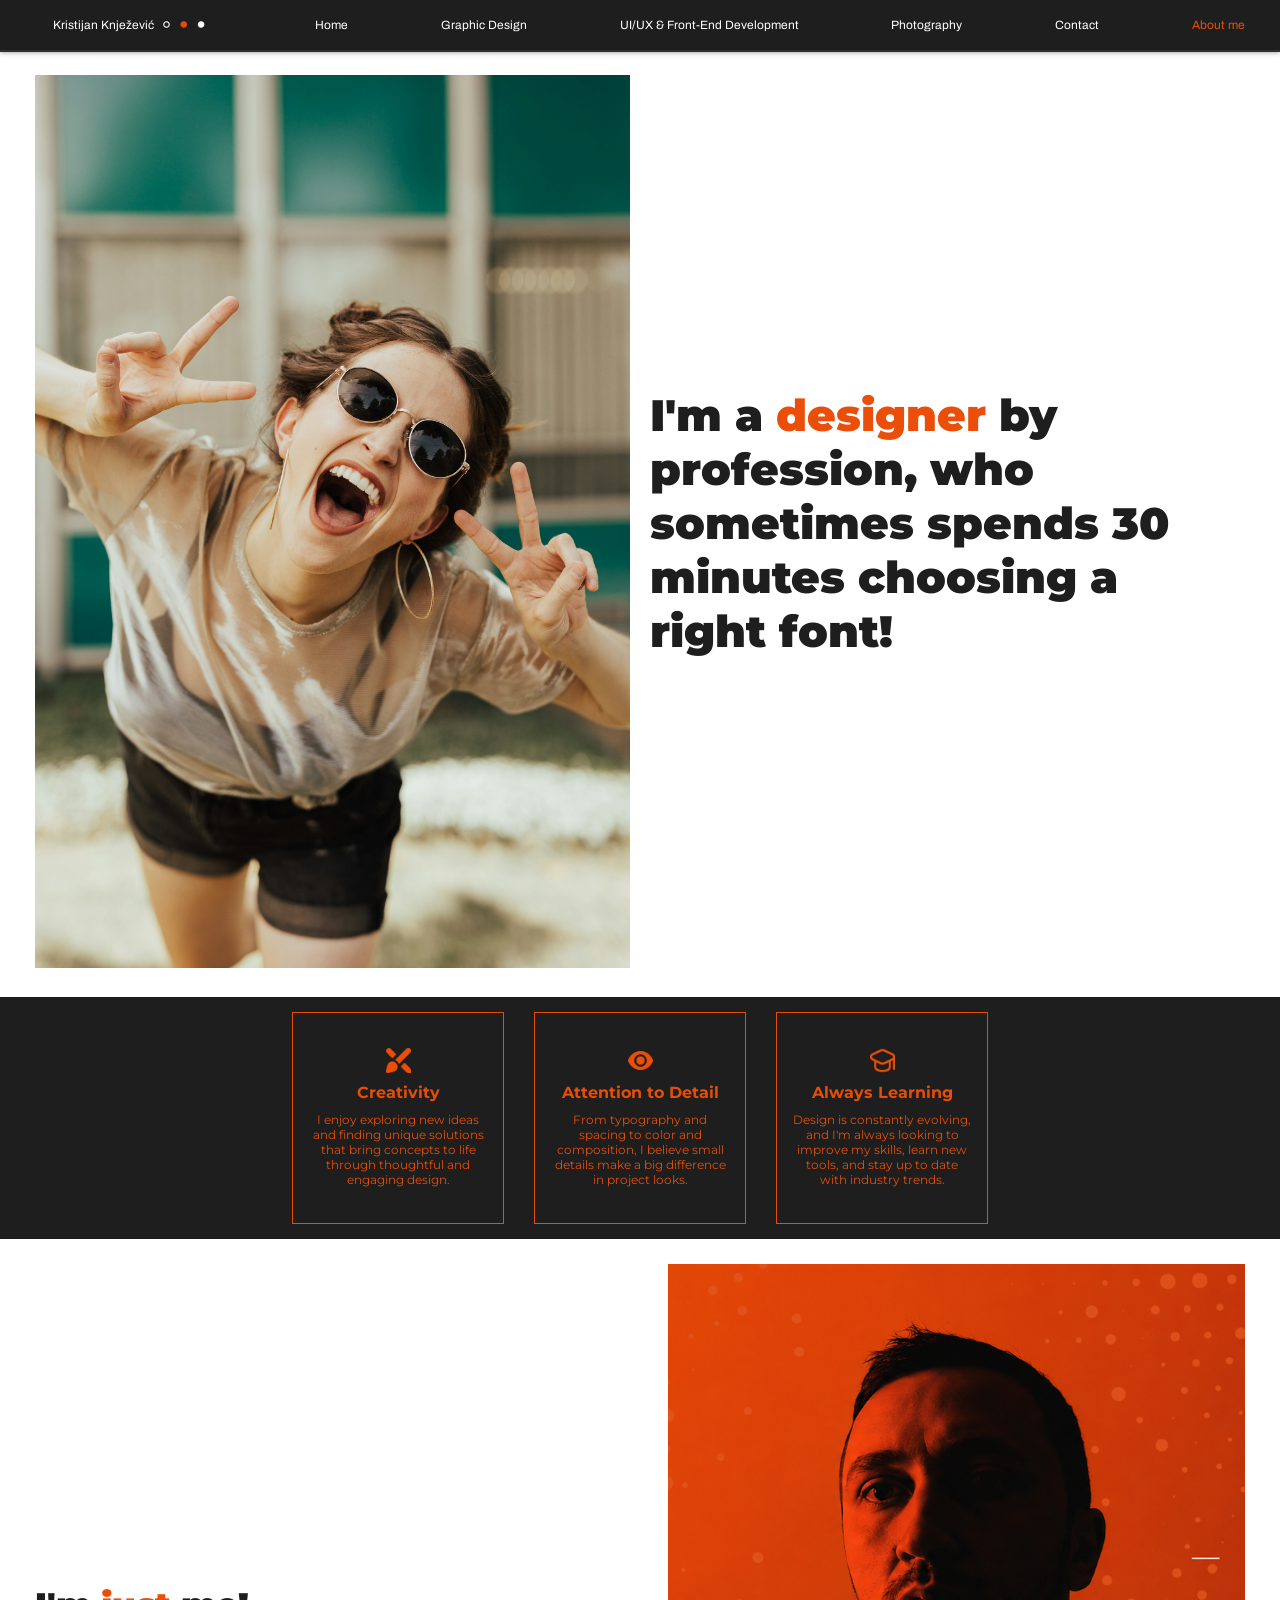
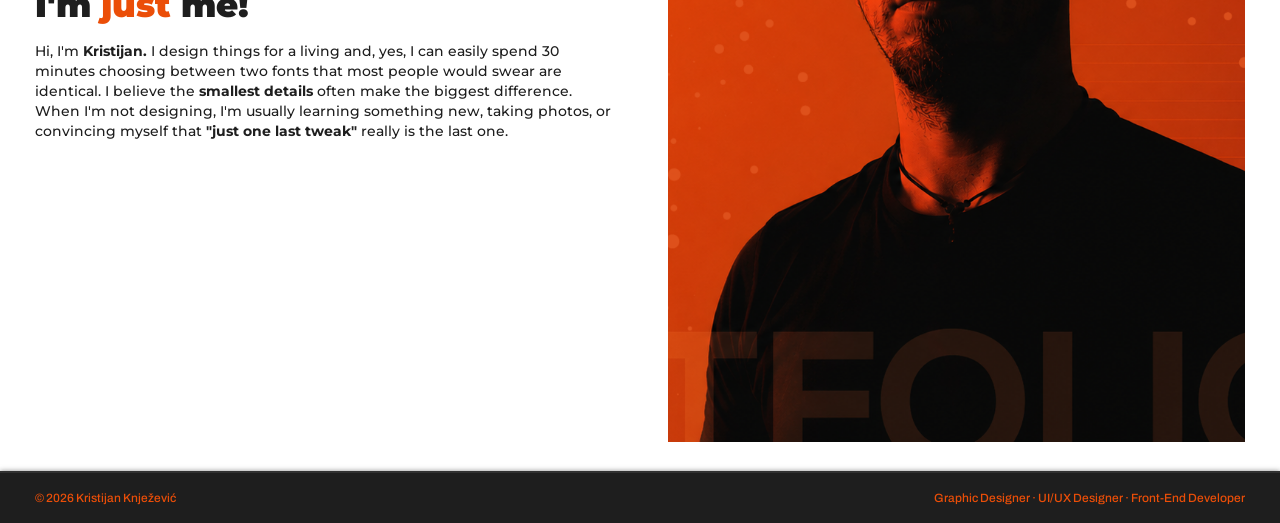
==== about-me.html @ b6d41b73 "Add files via upload" ====
<!DOCTYPE html>
<html>

<head>
  <title>Contact me</title>
  <link rel="preconnect" href="https://fonts.googleapis.com">
  <link rel="preconnect" href="https://fonts.gstatic.com" crossorigin>
  <link
    href="https://fonts.googleapis.com/css2?family=Archivo:ital,wght@0,100..900;1,100..900&family=Montserrat:ital,wght@0,100..900;1,100..900&display=swap"
    rel="stylesheet">
  <link rel="stylesheet" href="header.css">
  <link rel="stylesheet" href="illustration.css">
  <link rel="stylesheet" href="main.css">
  <link rel="stylesheet" href="contact.css">
  <link rel="stylesheet" href="photography.css">
  <link rel="stylesheet" href="about-me.css">
  <link rel="stylesheet" href="front.css">
  <meta name="viewport" content="width=device-width, initial-scale=1.0">
</head>

<div class="image-popup">
  <img class="popup-image">

</div>

<body>
  <header class="header">
    <div class="left-section">
      <a href="index.html" class="home-name">Kristijan Knježević</a>
      <img class="dots" src="cover/dots.PNG">
    </div>
    <nav class="right-section" id="nav-menu">
      <!-- maybe need to switch <p> to <a> in the future-->
      <a class="home" href="index.html">Home</a>
      <a class="illustration" href="illustration.html">Graphic Design</a>
      <a class="programming" href="front.html">UI/UX &amp; Front-End Development</a>
      <a class="photography" href="photography.html">Photography</a>
      <a class="contact" href="contact.html">Contact</a>
      <a class="about-me active" href="about-me.html">About me</a>
    </nav>
    <button class="hamburger" id="hamburger"><img class="hamburger-img" src="icons/menu.png"></button>
  </header>
  <main>
    <div class="poster">
      <div class="left-poster">
        <img class="poster-img" src="photography/photo-7.jpg">
      </div>
      <div class="right-poster">
        <p class="hightitle">I&apos;m a <span class="span-orange">designer</span> by profession, who sometimes
          spends 30 minutes choosing a right font!</p>
      </div>
    </div>
    <div class="border-section">
      <div class="border-box">
        <div class="border-box-top"><img class="creativity-img" src="icons/paintbrush-pencil.png">
        </div>
        <p class="orange-text">Creativity</p>
        <p class="orange-text2">I enjoy exploring new ideas and finding unique solutions that bring concepts to life
          through thoughtful and
          engaging design.</p>
      </div>
      <div class="border-box">
        <div class="border-box-top"><img class="creativity-img" src="icons/eye.png">
        </div>
        <p class="orange-text">Attention to Detail</p>
        <p class="orange-text2">From typography and spacing to color and composition, I believe small details make a big
          difference in project looks.</p>
      </div>
      <div class="border-box">
        <div class="border-box-top"><img class="creativity-img" src="icons/graduation-cap.png">
        </div>
        <p class="orange-text">Always Learning</p>
        <p class="orange-text2">Design is constantly evolving, and I'm always looking to improve my skills, learn new
          tools, and stay up to date with industry trends.</p>
      </div>
    </div>

    <div class="poster-reverse">
      <div class="left-poster2">
        <img class="poster-img2" src="photography/new2.png">
      </div>
      <div class="right-poster2">
        <p class="mid-title-black">I'm <span class="span-orange">just</span> me!</p>
        <p class="main-text">Hi, I'm <strong>Kristijan.</strong> I design things for a living and, yes, I can easily
          spend 30 minutes choosing between two
          fonts that most people would swear are identical. I believe the <strong>smallest details</strong> often make
          the biggest
          difference. When I'm not designing, I'm usually learning something new, taking photos, or convincing myself
          that <strong>"just one last tweak"</strong> really is the last one.</p>
      </div>
    </div>
  </main>
  <footer class="footer">
    <div class="made-by">&copy; 2026 Kristijan Knježević</div>
    <div class="html">Graphic Designer &middot; UI/UX Designer &middot; Front-End Developer</div>
  </footer>

  <script src="front.js"></script>


</body>

</html>
---- header.css ----
.header {
  display: flex;
  width: 100%;
  height: 50px;
  background-color: rgba(30, 30, 30, 1);
  color: white;
  align-items: center;
  justify-content: space-between;
  font-family: "Archivo";
  position: fixed;
  top: 0px;
  left: 0px;
  right: 0px;
  z-index: 100;
  border-bottom: 2px solid rgb(49, 49, 49);
  box-shadow: 0px 0px 5px rgba(30, 30, 30, 0.5);

}

.left-section {
  width: 200px;
  display: flex;
  justify-content: center;
  align-items: center;
  cursor: pointer;
  margin: 0px 45px 0px 35px;
}

.left-section a {
  text-decoration: 0;
  color: white;
}

.dots {
  color: rgba(235, 78, 8, 1);
  
}

.right-section {
  flex: 4;
  display: flex;
  justify-content: space-between;
  margin: 0px 35px 0px 35px;
  gap: 10px;
}

.home,
.illustration,
.programming,
.photography,
.contact,
.about-me {
  color: white;
  transition: color 0.5s;
  cursor: pointer;
  font-size: 12px;


}

.home:hover,
.illustration:hover,
.programming:hover,
.photography:hover,
.contact:hover,
.about-me:hover {
  color: rgba(235, 78, 8, 1);

}

a.active {
  color: rgba(235, 78, 8, 1);
}

a {
  text-decoration: none;
}


.footer {
  display: flex;
  width: 100%;
  height: 50px;
  background-color: rgba(30, 30, 30, 1);
  color: rgba(235, 78, 8, 1);
  align-items: center;
  justify-content: space-between;
  font-family: "Archivo";
  border-top: 2px solid rgb(49, 49, 49);
  box-shadow: 0px 0px 5px rgba(30, 30, 30, 0.5);
}

.made-by {
  flex: 1;
  font-size: 12px;
  font-weight: 500;
  margin-left: 35px;
}

.html {
  flex: 1;
  font-size: 12px;
  font-weight: 500;
  text-align: end;
  margin-right: 35px;
}

.anchor-home {
  color: white;
  text-decoration: none;

}

.home-name {
  font-size: 12px;
  
}

.hamburger { 
  color: rgba(235, 78, 8, 1); 
  display: none; 
  background-color: rgba(30, 30, 30, 1); 
  border: none; 
  cursor: pointer; 
  width: 30px; 
  height: 30px; 
  margin-right: 25px; 
  align-items: center; 
  justify-content: center; 
}

.hamburger-img {
  width: 20px;
  height: 20px;
  background-color: transparent;
  object-fit: cover;
  object-position: center;
}

@media (max-width: 768px) {

  .right-section {
        display: none;
        position: absolute;
        top: 52px;
        right: 0;
        width: 220px;
        flex-direction: column;
        background-color: rgba(30, 30, 30, 1);
        padding: 10px 0;
        margin: 0;
        gap: 0;
        border-left: 2px solid rgb(49, 49, 49);
        border-bottom: 2px solid rgb(49, 49, 49);
        box-shadow: 0px 5px 10px rgba(0, 0, 0, 0.4);
    }

    .right-section.active {
        display: flex;
    }

    .right-section a {
        width: 100%;
        box-sizing: border-box;
        padding: 15px 20px;
        color: white;
        text-align: left;
    }

    .right-section a:hover {
        color: rgba(235, 78, 8, 1);
        background-color: rgb(40, 40, 40);
    }

    .hamburger {
        display: flex;
        align-items: center;
        justify-content: center;
    }

    .hamburger-img {
        width: 20px;
        height: 20px;
        object-fit: contain;
    }

    .left-section {
      margin: 0;
      margin: 0px 22px;
    }

    .footer {
      margin: 0;
      margin: 0px 22px;
      
    }

    .made-by, .html {
      margin: 0px;
    }

    .made-by {
      margin-left: 22px;
    }

    .html {
      margin-right: 22px;
      text-align: start;
    }

    
  


}
---- illustration.css ----
body {
  margin: 0;
}

.under-header {
  position: relative;

}

.banner-1 {
  width: 100%;
  height: 300px;
  object-fit: cover;
  object-position: center;
  opacity: 40%;

}

.banner-text {
  position: absolute;
  top: 50%;
  left: 50%;
  transform: translate(-50%, -50%);
  text-align: center;


}

.under-header-text {
  color: white;
  font-size: 14px;
  font-weight: 500;
}

.small-image {
  max-width: 180px;
  object-fit: cover;
  object-position: center;
  cursor: pointer;
}

.big-picture {
  width: 100%;
  height: auto;
  cursor: pointer;
}

.big-image {
  text-align: center;
  width: 100%;
}

.small-image-div {
  width: 100%;
  display: flex;
  justify-content: space-between;
  align-items: center;
  margin-top: 10px;
  gap: 15px;
}


.right-side-image-card {
  flex: 1;
  margin: 10px 35px;


}

.left-side-image-card {
  flex: 0.7;
  margin: 10px 35px;
}


.image-card-black {
  display: flex;
  flex-wrap: wrap;
  justify-content: center;
  align-items: center;
}

.image-card-white {
  background-color: white;
  display: flex;
  flex-direction: row-reverse;
  flex-wrap: wrap;
  justify-content: center;
  align-items: center;
}

.right-side-image-card p {
  margin: 10px 0px;
}

.gym-div {
  width: 100%;
  display: flex;
  flex-direction: row;
  flex-wrap: wrap;
  justify-content: center;
  gap: 0;
  align-items: center;
  background-color: white;
}

.gym-cont1,
.gym-cont2 {
  flex: 1;
  width: 100%;
}

.gym-cont1 {
  padding: 25px 0px 25px 35px;
}

.gym-cont2 {
  padding: 25px 35px 25px 0px;
}

.gym-pic {
  width: 100%;
  height: 100%;
  display: block;
}



@media (max-width: 768px) {


  .small-image-div {
    width: 100%;
    display: flex;
    gap: 10px;
  }

  .small-image {
    width: 0;
    max-width: none;
    flex: 1;
    height: auto;
    object-fit: cover;
  }

  .left-side-image-card {
    min-width: 290px;
  }

  .footer {
    margin: 0px;
  }

  .banner-text {
    width: 80%;
  }

}
---- main.css ----
body {
  font-family: "Montserrat";
  font-size: 14px;
  background-color: rgba(30, 30, 30, 1);
  color: rgba(30, 30, 30, 1);
  margin: 0;
  padding-top: 50px;
}


p {
  margin: 0;
}

.cover {
  width: 100%;
  height: 900px;
}

.cover-image {
  width: 100%;
  height: 900px;
  object-fit: cover;
  object-position: top;
  position: relative;
  

}

.cover-all-text {
  max-width: 700px;
  position: absolute;
  left: 150px;
  top: 280px;

}

.cover-mid-text {
  width: 100%;
  display: flex;
  flex-direction: row;
  justify-content: center;
  align-items: center;
  font-weight: 700;
  margin-top: 15px;
  color: white;
}

.right-section {
  width: 100%;
}

.right-mid-text {
  flex: 1;
}

.skills {
  font-size: 16px;
  margin-top: 5px;
}

.cover-up-text {
  width: 100%;
}

.left-mid-text {
  width: 250px;
}

.btn-work,
.contact-btn {
  background-color: rgba(30, 30, 30, 1);
  color: white;
  border: none;
  border-radius: 4px;
  padding: 18px 12px;
  font-size: 16px;
  font-weight: 600;
  margin-right: 30px;
  cursor: pointer;
}

.container-btn {
  max-width: 150px;

  margin: 25px 0px;

}

.btn-project {
  background-color: white;
  color: rgba(30, 30, 30, 1);
  border: none;
  border-radius: 4px;
  padding: 18px 12px;
  font-size: 16px;
  font-weight: 600;
  cursor: pointer;
}

.btn {
  width: 100%;
  height: 100px;
  display: flex;
  justify-content: start;
  align-items: center;
  margin-top: 15px;
}

.title-font {
  font-size: 80px;
  font-weight: 900;
  color: white;
}



.introduction {
  width: 100%;
  background-color: white;
  display: flex;
  flex-direction: column;
  justify-content: flex-start;
  padding: 25px 35px 25px 35px;
  box-sizing: border-box;
}

.span-orange {
  color: rgba(235, 78, 8, 1);
}

.mini-text-black {
  font-family: "Archivo";
  font-size: 12px;
  font-weight: 300;
  letter-spacing: 20px;
  margin-top: 25px;

}

.mid-title-black {
  font-size: 34px;
  font-weight: 900;
  margin-top: 10px;

}

.mid-title-white {
  color: white;
  font-size: 34px;
  font-weight: 900;
  margin-top: 10px;

}

.main-text {
  font-size: 14px;
  font-weight: 500;
  line-height: 20px;
  margin-top: 15px;
}

.main-text-white {
  color: white;
  font-size: 14px;
  font-weight: 500;
  line-height: 20px;
  margin-top: 15px;
}

.showcase {
  color: white;
  width: 100%;
  display: flex;
  flex-direction: column;
  justify-content: flex-start;
  padding: 25px 35px 25px 35px;
  box-sizing: border-box;
}

.mini-text-white {
  color: white;
  font-family: "Archivo";
  font-size: 12px;
  font-weight: 300;
  letter-spacing: 20px;
  margin-top: 25px;


}

.card-title {
  color: rgba(235, 78, 8, 1);
  font-size: 28px;
  font-weight: 800;
  margin-top: 10px;
  margin-left: 35px;
}

.card-text {
  color: white;
  font-size: 14px;
  font-weight: 500;
  margin-top: 25px;
  margin-left: 35px;
}

.orange-button {
  background-color: rgba(235, 78, 8, 1);
  color: rgba(30, 30, 30, 1);
  width: 120px;
  border: none;
  border-radius: 4px;
  padding: 18px 12px;
  font-size: 16px;
  font-weight: 600;
  margin-top: 25px;
  margin-left: 35px;
  cursor: pointer;
}

.card-image {
  width: 300px;
  height: 300px;
  object-fit: cover;
  object-position: center;
  cursor: pointer;
  
}

.card {
  display: flex;
  justify-content: center;
  align-items: center;
  padding: 15px 35px;
  border: 1px solid rgba(235, 78, 8, 1);
  margin: 15px 35px 15px 35px;
  flex-wrap: wrap;
  gap: 35px;
}

.card p {
  margin: 0px;
}



.card button {
  margin: 0px;
}

.card-left-side {
  width: 300px;
}

.card-right-side {
  flex: 1;
  display: flex;
  flex-direction: column;
  align-items: center;
  text-align: center;
  gap: 25px;

}

.input-card {
  display: flex;
  width: 100%;
  background-color: white;
  justify-content: center;
  align-items: center;
  flex-wrap: wrap;

}

.input-card-left {
  flex: 1;
  font-weight: 600;
  width: 100%;
  padding: 15px 15px;
  border: 1px solid rgb(230, 230, 230);
  border-radius: 5px;
  margin: 25px 15px 25px 35px;

}

.input-name,
.input-email,
.input-msg {
  margin-top: 10px;
}

.input-name {
  margin-top: 0px;
}

.typebar {
  width: 100%;
  border: 1px solid rgb(200, 200, 200);
  margin: 0;
  padding: 5px 0px;
  box-sizing: border-box;
}

.typebar2 {
  width: 100%;
}

.typebar::placeholder {
  font-family: "Archivo";
  color: rgb(190, 190, 190);
  padding-left: 5px;

}

.submit-button {
  background-color: rgba(235, 78, 8, 1);
  color: rgba(30, 30, 30, 1);
  width: 100%;
  border: none;
  border-radius: 4px;
  padding: 10px 12px;
  font-size: 16px;
  font-weight: 600;
  margin-top: 25px;
  cursor: pointer;
}

.input-card-right {
  flex: 1;
  padding-right: 35px;
  display: flex;
  flex-direction: column;
  margin: 25px 35px 25px 15px;
}

.italic-text {
  margin-top: 15px;
}

.facebook {
  width: 30px;
  height: 30px;
  cursor: pointer;
}

.instagram {
  width: 30px;
  height: 30px;
  cursor: pointer;
}

.title-font {
  font-size: 54px;
  font-weight: 900;
  color: white;
}

.linkedin {
  width: 30px;
  height: 30px;
  cursor: pointer;
}

.behance {
  width: 30px;
  height: 30px;
  cursor: pointer;
}

@media (max-width: 768px) {

  .title-font {
    font-size: 28px;
    font-weight: 900;
    color: white;
  }

  .cover-all-text {
    width: calc(100% - 80px);
    max-width: none;
    left: 25px;
  }

  .cover-mid-text {
    width: 100%;
    gap: 5px;
  }

  .left-mid-text {
    width: auto;
    flex: 1;
  }

  .right-mid-text {
    flex: 1;
  }

  .input-card {
    width: 100%;
    flex-direction: column;
    box-sizing: border-box;
    padding: 0;
  }

  .input-card-left {
    flex: none;
    width: calc(100% - 50px);
    box-sizing: border-box;
    margin: 25px auto;
    padding: 15px;
  }

  .input-card-right {
    flex: none;
    width: calc(100% - 50px);
    box-sizing: border-box;
    padding: 0;
    margin: 25px auto;

    display: flex;
    flex-direction: column;
    align-items: center;
  }

  .typebar,
  .typebar2 {
    width: 100%;
    box-sizing: border-box;
  }

  .card {
    margin: 15px 20px;
    padding: 15px;
    gap: 20px;
    box-sizing: border-box;
  }

  .card-image {
    width: 100%;
    max-width: 300px;
    height: auto;
  }

  .card-left-side {
    width: 100%;
    display: flex;
    justify-content: center;
  }

  .btn-work
   {
    font-size: 14px;
    margin-right: 20px;
    padding: 0px;
    padding: 15px 15px;
  }

  .contact-btn, .btn-project {
    font-size: 14px;
    padding: 0px;
    padding: 15px 15px;
    
  }

  .social-media2 {
    margin: 25px 0px 25px 0px;
    gap: 35px;
  }

  .mini-text-black, .mini-text-white {
    letter-spacing: 10px;
  }


     .contact-div {
      padding: 0px 35px;
      box-sizing: border-box;
      text-align: center;
     }
     

}
---- contact.css ----
.contact-div {
  display: flex;
  flex-direction: column;
  width: 100%;
  align-items: center;
}

.contact-div p {
  margin-left: 0px;
}

.contact-div .mid-title-white {
  margin-bottom: 25px;
}

.input-card2 {
  display: flex;
  flex-direction: row-reverse;
  width: 100%;
  background-color: white;
  justify-content: center;
  align-items: center;
  flex-wrap: wrap;
  gap: 20px;
}

.input-card-right2 {
  flex: 1;
  padding-right: 35px;
  display: flex;
  flex-direction: column;
  margin: 25px 35px 25px 15px;

}

.input-card-right2 p {
  margin-left: 0px;
  justify-content: center;
  align-items: center;
  text-align: center;
}

.input-card2 .input-card-right2 {
  margin: 0px;
  padding-right: 0px;
  display: flex;
  text-align: center;
}

.social-media2 {
  display: flex;
  flex-direction: row;
  justify-content: space-between;
  align-items: center;
  width: 300px;
  margin-left: auto;
  margin-right: auto;
  margin-top: 25px;
}

.typebar2 {
  width: 100%;
  height: 150px;
  border: 1px solid rgb(200, 200, 200);
  margin: 0;
  padding: 5px 0px;
  box-sizing: border-box;
}

.typebar2::placeholder {
  font-family: "Archivo";
  color: rgb(190, 190, 190);
  padding-left: 5px;
}
---- photography.css ----
.banner-2 {
 width: 100%;
  height: 300px;
  object-fit: cover;
  object-position: center;
  opacity: 40%;

}

.adobe-lightroom {
  width: 100%;
  display: flex;
  flex-direction: column;
  align-items: center;
  padding: 25px 35px 25px 35px;
  text-align: center;
  box-sizing: border-box;
}

.lightroom-image {
  width: 100%;
  object-fit: cover;
  object-position: center;
  cursor: pointer;

}

.lightroom-div {
  width: 93%;
  margin: 0px 35px 25px 35px;
}

.adobe-lightroom .mini-text-white {
  margin: 0px;
}

.photography-container {
  width: 100%;
  background-color: white;
  display: flex;
  flex-wrap: wrap;
  gap: 20px;
  align-items: center;
}

.left-photo {
  flex: 1;
  margin: 25px 18px 25px 35px;
  min-width: 280px;
  justify-content: center;
  align-items: center;
}

.right-photo {
  flex: 1;
}


.summary {
  width: 100%;
  background-color: white;
  display: flex;
  gap: 25px;
  padding: 25px 35px;
  box-sizing: border-box;
  align-items: stretch;
}

.left-summary {
  flex: 1;
  min-width: 0;
  max-width: 500px;
}

.summary-image {
  width: 100%;
  height: auto;
  display: block;
}

.right-summary {
  flex: 1;
  min-width: 0;
  display: flex;
  gap: 3px;
  align-items: stretch;
  box-sizing: border-box;
}

.thin-image {
  flex: 1;
  width: 0;
  height: auto;
  min-height: 100%;
  object-fit: cover;
  object-position: center;
}

.main-text2 {
  font-size: 14px;
  font-weight: 500;
  line-height: 20px;
  margin-top: 15px;
  margin-bottom: 15px;
}

.main-text-white2 {
  color: white;
  font-size: 14px;
  font-weight: 500;
  line-height: 20px;
  margin-top: 15px;
  margin-bottom: 15px;
}

@media (max-width: 768px) {

.thin-image {
display: none;
}
.right-summary {
  display: none;
}

.summary-image {
  width: 100%;
  height: auto;
  display: block;
  margin: 0px auto;
  
}

.lightroom-image {
 max-width: max-content; 
 margin: 0;
}

.lightroom-div {
  margin: 0;
  width: 100%;
}

.left-photo {
  margin: 0;
  text-align: center;
}

.adobe-lightroom {
  
  align-items: start;
  padding: 25px 35px 25px 35px;
  box-sizing: border-box;
  text-align: start;
}

.photography-container {
  gap: 10px;
  padding: 25px 35px 25px 35px;
  box-sizing: border-box;
}

.left-summary {
  width: 100%;
}

}
---- about-me.css ----
.poster {
  display: flex;
  background-color: white;
  justify-content: space-between;
  align-items: center;
  flex-wrap: wrap;
  gap: 20px;
}

.hightitle {
  font-size: 44px;
  font-weight: 900;
  margin-top: 10px;
}

.poster-img {
  width: 100%;
  min-height: 300px;
  object-fit: cover;
  object-position: center;
}

.left-poster {
  flex: 1;
  padding: 25px 0px 25px 35px;
}

.right-poster {
  flex: 1;
  margin: 25px 35px 25px 0px;

}

.poster p {
  margin: 0px;
}

.poster-reverse {
  display: flex;
  background-color: white;
  flex-direction: row-reverse;
  justify-content: space-between;
  align-items: center;
  flex-wrap: wrap;
  gap: 20px;

}

.poster-img2 {
  width: 100%;
  height: 100%;
  object-fit: cover;
  object-position: center;
}

.left-poster2 {
  flex: 1;

  margin: 25px 35px 25px 18px;
}

.right-poster2 {
  flex: 1;
  margin: 25px 18px 25px 35px;

}

.poster-reverse p {
  margin-top: 15px;
  margin-left: 0px;
}

.border-box {
  display: flex;
  flex-direction: column;
  max-width: 180px;
  height: 180px;
  justify-content: center;
  align-items: center;
  text-align: center;
  padding: 15px;
  border: 1px solid rgba(230, 78, 8, 1);
  margin: 15px;
}

.border-box-top {
  flex: 1;
  max-width: 25px;
  max-height: 25px;
  justify-content: center;
  align-items: center;
  margin-bottom: 10px;
}

.creativity-img {
  width: 100%;
  object-fit: cover;
  object-position: center;
}

.orange-text {
  color: rgba(230, 78, 8, 1);
  font-weight: 700;
  font-size: 16px;
  margin-bottom: 10px;
}

.orange-text2 {
  color: rgba(230, 78, 8, 1);
  font-size: 12px;
}

.border-section {
  width: 100%;
  display: flex;
  justify-content: center;
  align-items: center;
  flex-wrap: wrap;
}

@media (max-width:768px) {

  .poster {
    flex-direction: column;
    justify-content: none;
    gap: 2px;
  }

  .right-poster {
    padding: 0px 35px;
    box-sizing: border-box;
  }

  .poster-img {
    width: calc(100%-75px);
    height: auto;
    display: block;

  }

  .left-poster {
    flex: 1;
    padding: 0px;
    height: auto;
  }

  .poster-reverse {
    flex-direction: column;
    gap: 2px;
  }

  .left-poster2 {
    margin: 0;
  }

  .right-poster2 {
  margin: 0;
  padding: 25px 35px 25px 35px;
  gap: 0;
  
  }

}
---- front.css ----
.small-image-ui {
  max-width: 230px;
  object-fit: cover;
  object-position: center;
  cursor: pointer;
}

.small-image-div2 {
  width: 100%;
  display: flex;
  justify-content: space-between;
  align-items: center;
  margin-top: 10px;
  gap: 15px;
}

.website-container {
  display: flex;
  flex-direction: column;
  flex-wrap: wrap;
  width: 100%;
  background-color: white;
  justify-content: center;
  align-items: start;
  text-align: start;
}

.website-image {
  width: 80%;
  object-fit: cover;
  object-position: center;
  cursor: pointer;
}

.website-container .left-photo,
.frontend-container .left-photo {
  width: 100%;
  display: flex;
  margin: 25px 0px 25px 0px;
  text-align: center;
  align-items: center;
  justify-content: center;
}

.right-photo3 {
  flex: 1;
  text-align: center;
  align-items: center;
  justify-content: center;
}

.mini-text-black3  {
  margin-left: 35px;
  font-family: "Archivo";
  font-size: 12px;
  font-weight: 300;
  letter-spacing: 20px;
  margin-top: 25px;
}

.mid-title-black3 {
  font-size: 34px;
  font-weight: 900;
  margin-top: 10px;
  margin-left: 35px;
}

.right-photo .main-text-white {
  margin: 25px 35px 25px 35px;
}

.right-photo .main-text {
  margin: 25px 35px 25px 35px;
}

.frontend-container {
  display: flex;
  flex-direction: column;
  width: 100%;
  align-items: center;
  justify-content: center;
  text-align: center;

}

.image-popup {
  display: none;
  position: fixed;
  top: 0;
  left: 0;
  width: 100%;
  height: 100%;
  background-color: rgba(0, 0, 0, 0.85);
  justify-content: center;
  align-items: center;
  z-index: 1000;
  opacity: 0;
  transition: opacity 0.25s ease;
}

.popup-image {
  max-width: 90%;
  max-height: 90%;
  object-fit: contain;
  transform: scale(0.95);
  transition: transform 0.25s ease;
}

.image-popup.show {
    opacity: 1;
}

.right-side-image-card2 {
  text-align: center;
}

.left-side-image-card2 {
  flex: 1;
  margin: 10px 35px;
 
}

.image-popup.show .popup-image {
    transform: scale(1);
}

@media (max-width: 768px) {

.small-image-ui {
  max-width: 80px;
}

.small-image-div2 {
  flex: 1;
}

.website-container {
  padding: 25px 35px 25px 35px;
  box-sizing: border-box;
}



.right-photo .main-text,
.right-photo .main-text-white {
  margin: 25px 0px;
  
}

.website-image {
  border: 1px solid white;
}

.frontend-container {
  padding: 25px 35px 25px 35px;
  box-sizing: border-box;
}

}
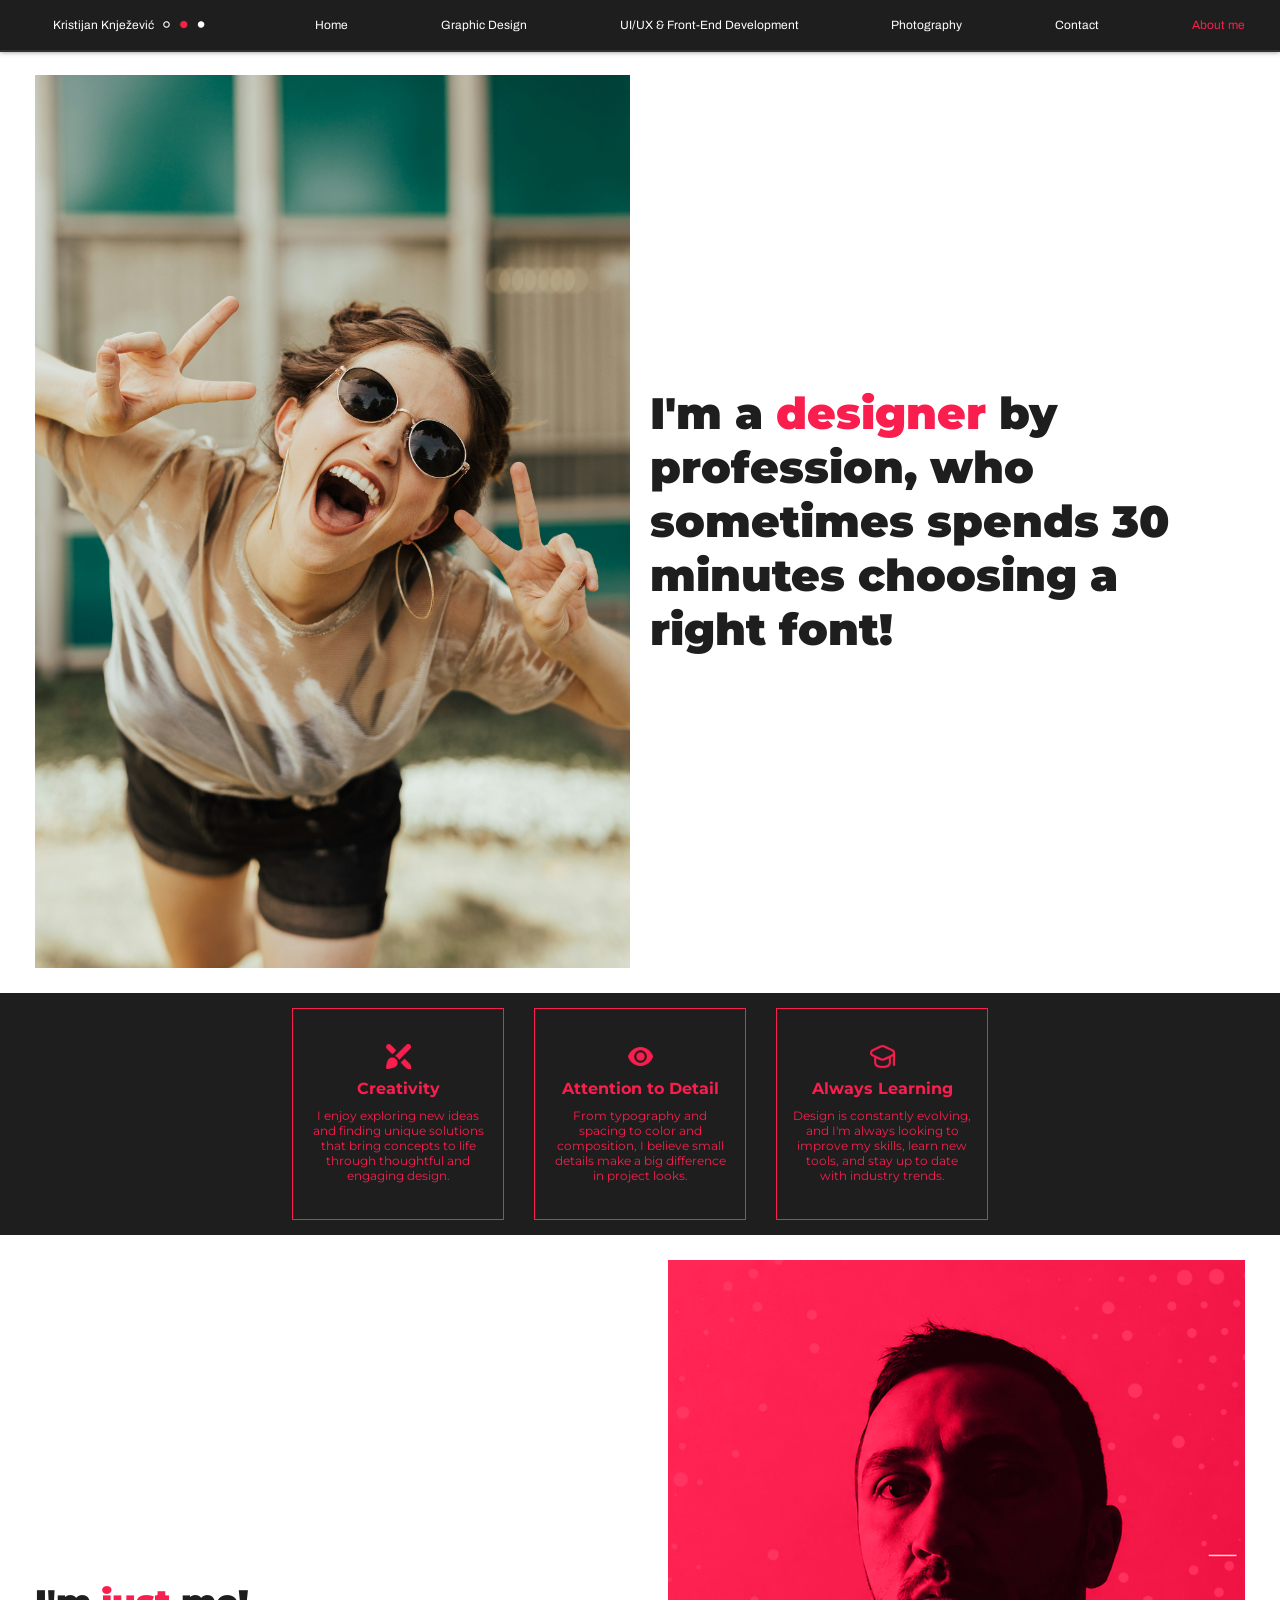
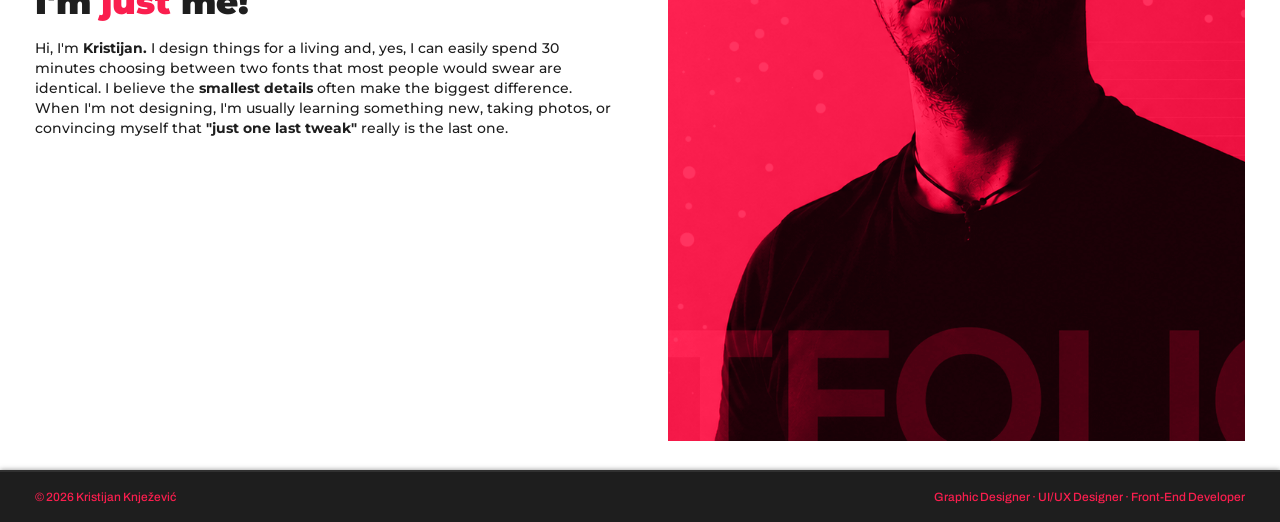
==== commit ee43e8de: "Update about-me.html" ====
--- a/about-me.html
+++ b/about-me.html
@@ -2,7 +2,7 @@
 <html>
 
 <head>
-  <title>Contact me</title>
+  <title>About me</title>
   <link rel="preconnect" href="https://fonts.googleapis.com">
   <link rel="preconnect" href="https://fonts.gstatic.com" crossorigin>
   <link
@@ -100,4 +100,4 @@
 
 </body>
 
-</html>+</html>
--- a/header.css
+++ b/header.css
@@ -32,7 +32,7 @@
 }
 
 .dots {
-  color: rgba(235, 78, 8, 1);
+  color: rgba(250, 30, 78, 1);
   
 }
 
@@ -64,12 +64,12 @@
 .photography:hover,
 .contact:hover,
 .about-me:hover {
-  color: rgba(235, 78, 8, 1);
+  color: rgba(250, 30, 78, 1);
 
 }
 
 a.active {
-  color: rgba(235, 78, 8, 1);
+  color: rgba(250, 30, 78, 1);
 }
 
 a {
@@ -82,7 +82,7 @@
   width: 100%;
   height: 50px;
   background-color: rgba(30, 30, 30, 1);
-  color: rgba(235, 78, 8, 1);
+  color: rgba(250, 30, 78, 1);
   align-items: center;
   justify-content: space-between;
   font-family: "Archivo";
@@ -117,7 +117,7 @@
 }
 
 .hamburger { 
-  color: rgba(235, 78, 8, 1); 
+  color: rgba(250, 30, 78, 1); 
   display: none; 
   background-color: rgba(30, 30, 30, 1); 
   border: none; 
@@ -168,7 +168,7 @@
     }
 
     .right-section a:hover {
-        color: rgba(235, 78, 8, 1);
+        color: rgba(250, 30, 78, 1);
         background-color: rgb(40, 40, 40);
     }
 
@@ -212,4 +212,4 @@
   
 
 
-}+}
--- a/illustration.css
+++ b/illustration.css
@@ -155,4 +155,4 @@
     width: 80%;
   }
 
-}+}
--- a/main.css
+++ b/main.css
@@ -30,7 +30,7 @@
 .cover-all-text {
   max-width: 700px;
   position: absolute;
-  left: 150px;
+  left: 100px;
   top: 280px;
 
 }
@@ -108,7 +108,7 @@
 }
 
 .title-font {
-  font-size: 80px;
+  font-size: 58px;
   font-weight: 900;
   color: white;
 }
@@ -126,7 +126,7 @@
 }
 
 .span-orange {
-  color: rgba(235, 78, 8, 1);
+  color: rgba(250, 30, 78, 1);
 }
 
 .mini-text-black {
@@ -190,7 +190,7 @@
 }
 
 .card-title {
-  color: rgba(235, 78, 8, 1);
+  color: rgba(250, 30, 78, 1);
   font-size: 28px;
   font-weight: 800;
   margin-top: 10px;
@@ -206,7 +206,7 @@
 }
 
 .orange-button {
-  background-color: rgba(235, 78, 8, 1);
+  background-color: rgba(250, 30, 78, 1);
   color: rgba(30, 30, 30, 1);
   width: 120px;
   border: none;
@@ -233,7 +233,7 @@
   justify-content: center;
   align-items: center;
   padding: 15px 35px;
-  border: 1px solid rgba(235, 78, 8, 1);
+  border: 1px solid rgba(250, 30, 78, 1);
   margin: 15px 35px 15px 35px;
   flex-wrap: wrap;
   gap: 35px;
@@ -314,7 +314,7 @@
 }
 
 .submit-button {
-  background-color: rgba(235, 78, 8, 1);
+  background-color: rgba(250, 30, 78, 1);
   color: rgba(30, 30, 30, 1);
   width: 100%;
   border: none;
@@ -480,4 +480,4 @@
      }
      
 
-}+}
--- a/photography.css
+++ b/photography.css
@@ -41,6 +41,15 @@
   flex-wrap: wrap;
   gap: 20px;
   align-items: center;
+}
+
+.mini-text-photo {
+  font-family: "Archivo";
+  font-size: 12px;
+  font-weight: 300;
+  letter-spacing: 20px;
+  
+
 }
 
 .left-photo {
--- a/about-me.css
+++ b/about-me.css
@@ -13,11 +13,11 @@
   margin-top: 10px;
 }
 
+
 .poster-img {
   width: 100%;
-  min-height: 300px;
-  object-fit: cover;
-  object-position: center;
+  height: auto;
+  display: block;
 }
 
 .left-poster {
@@ -79,7 +79,7 @@
   align-items: center;
   text-align: center;
   padding: 15px;
-  border: 1px solid rgba(230, 78, 8, 1);
+  border: 1px solid rgba(250, 30, 78, 1);
   margin: 15px;
 }
 
@@ -99,14 +99,14 @@
 }
 
 .orange-text {
-  color: rgba(230, 78, 8, 1);
+  color: rgba(250, 30, 78, 1);
   font-weight: 700;
   font-size: 16px;
   margin-bottom: 10px;
 }
 
 .orange-text2 {
-  color: rgba(230, 78, 8, 1);
+  color: rgba(250, 30, 78, 1);
   font-size: 12px;
 }
 
@@ -154,10 +154,10 @@
   }
 
   .right-poster2 {
-  margin: 0;
-  padding: 25px 35px 25px 35px;
-  gap: 0;
-  
+    margin: 0;
+    padding: 25px 35px 25px 35px;
+    gap: 0;
+
   }
 
-}+}
--- a/front.css
+++ b/front.css
@@ -23,6 +23,8 @@
   justify-content: center;
   align-items: start;
   text-align: start;
+  padding: 25px 35px 25px 35px;
+  box-sizing: border-box;
 }
 
 .website-image {
@@ -49,13 +51,13 @@
   justify-content: center;
 }
 
-.mini-text-black3  {
+.mini-text-black3 {
   margin-left: 35px;
   font-family: "Archivo";
   font-size: 12px;
   font-weight: 300;
   letter-spacing: 20px;
-  margin-top: 25px;
+  
 }
 
 .mid-title-black3 {
@@ -65,8 +67,22 @@
   margin-left: 35px;
 }
 
-.right-photo .main-text-white {
-  margin: 25px 35px 25px 35px;
+.main-text-alternate {
+  color: white;
+  font-size: 14px;
+  font-weight: 500;
+  line-height: 20px;
+  margin-top: 15px;
+  text-align: center;
+}
+
+.main-text-alternate-black {
+  color: black;
+  font-size: 14px;
+  font-weight: 500;
+  line-height: 20px;
+  margin-top: 15px;
+  text-align: center;
 }
 
 .right-photo .main-text {
@@ -80,6 +96,8 @@
   align-items: center;
   justify-content: center;
   text-align: center;
+  padding: 25px 35px 25px 35px;
+  box-sizing: border-box;
 
 }
 
@@ -107,53 +125,88 @@
 }
 
 .image-popup.show {
-    opacity: 1;
+  opacity: 1;
+}
+
+.right-side-image-card-ui {
+  text-align: center;
+  padding: 0px 35px;
 }
 
 .right-side-image-card2 {
   text-align: center;
+}
+
+.mini-alternate {
+  color: white;
+  font-family: "Archivo";
+  font-size: 12px;
+  font-weight: 300;
+  letter-spacing: 20px;
+}
+
+.left-side-image-card-special {
+  flex: 0.7;
+  margin: 30px 35px;
 }
 
 .left-side-image-card2 {
   flex: 1;
   margin: 10px 35px;
- 
+
 }
 
 .image-popup.show .popup-image {
-    transform: scale(1);
+  transform: scale(1);
 }
 
 @media (max-width: 768px) {
 
-.small-image-ui {
-  max-width: 80px;
-}
-
-.small-image-div2 {
-  flex: 1;
-}
-
-.website-container {
-  padding: 25px 35px 25px 35px;
-  box-sizing: border-box;
-}
-
-
-
-.right-photo .main-text,
-.right-photo .main-text-white {
-  margin: 25px 0px;
+  .small-image-ui {
+    max-width: 80px;
+  }
+
+  .small-image-div2 {
+    flex: 1;
+  }
+
+  .website-container {
+    padding: 25px 35px 25px 35px;
+    box-sizing: border-box;
+  }
+
+.mini-alternate {
+  color: white;
+  font-family: "Archivo";
+  font-size: 12px;
+  font-weight: 300;
+  letter-spacing: 20px;
+}
+
   
-}
-
-.website-image {
-  border: 1px solid white;
-}
-
-.frontend-container {
-  padding: 25px 35px 25px 35px;
-  box-sizing: border-box;
-}
-
-}+  .website-image {
+    border: 1px solid white;
+  }
+
+  .frontend-container {
+    padding: 25px 35px 25px 35px;
+    box-sizing: border-box;
+  }
+
+  .mini-text-black3 {
+    margin-left: 0;
+  }
+
+  .mid-title-black3 {
+    margin-left: 0;
+  }
+
+  .mini-alternate {
+    letter-spacing: 15px;
+  }
+
+  .main-text-alternate, .main-text-alternate-black {
+    text-align: start;
+  }
+
+}
